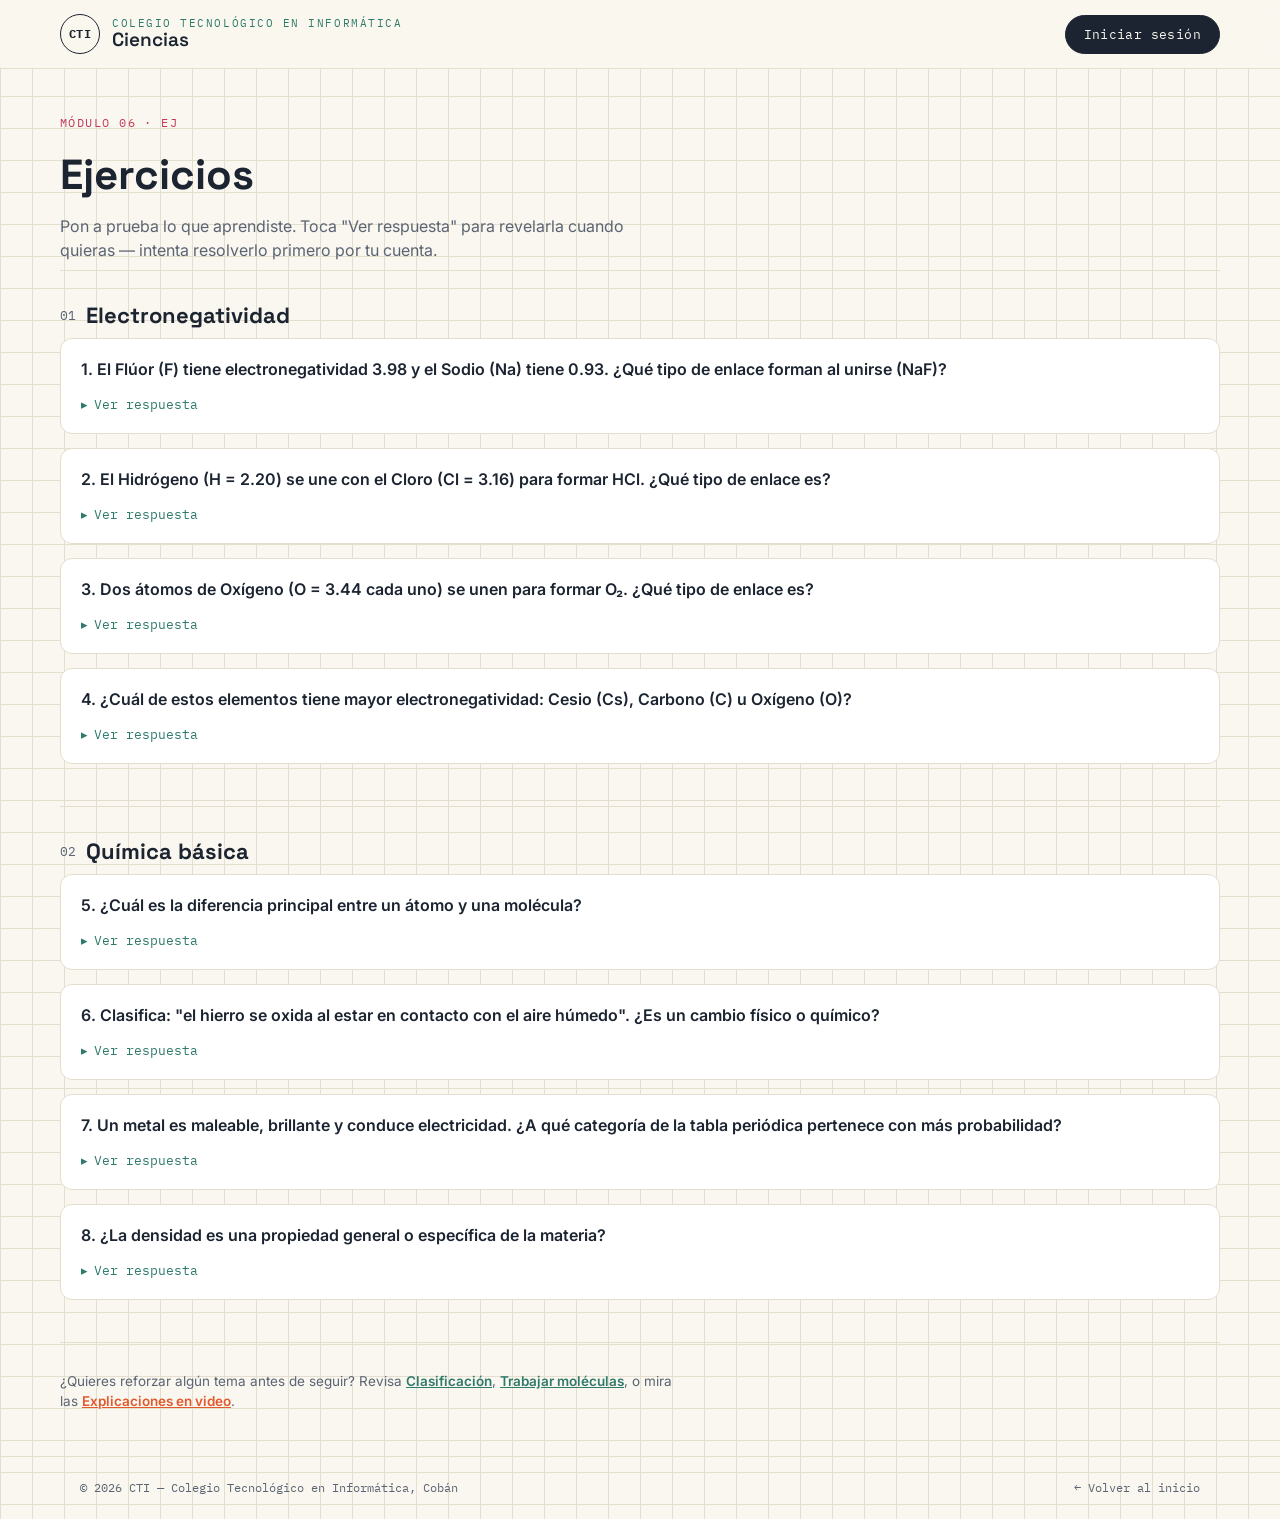
==== pages/ejercicios.html @ 2ba12d67 "Add files via upload" ====
<!DOCTYPE html>
<html lang="es">
<head>
<meta charset="UTF-8">
<meta name="viewport" content="width=device-width, initial-scale=1.0">
<title>Ejercicios — CTI Ciencias</title>
<link rel="preconnect" href="https://fonts.googleapis.com">
<link rel="preconnect" href="https://fonts.gstatic.com" crossorigin>
<link href="https://fonts.googleapis.com/css2?family=Space+Grotesk:wght@500;600;700&family=Inter:wght@400;500;600&family=IBM+Plex+Mono:wght@400;500&display=swap" rel="stylesheet">
<link rel="stylesheet" href="../css/style.css">
<link rel="stylesheet" href="../css/paginas.css">
    <link rel="icon" type="image/png" href="../favicon.png">
</head>
<body>

<header class="site-header">
  <div class="container site-header__inner">
    <a href="../index.html" class="brand">
      <span class="brand__badge" aria-hidden="true">CTI</span>
      <span class="brand__text">
        <span class="brand__eyebrow">Colegio Tecnológico en Informática</span>
        <span class="brand__title">Ciencias</span>
      </span>
    </a>
    <div class="header-actions"><button class="btn-login" id="loginBtn">Iniciar sesión</button></div>
  </div>
</header>

<main>
  <section class="container page-intro">
    <span class="page-intro__badge" style="color:#C23B5C;">Módulo 06 · Ej</span>
    <h1>Ejercicios</h1>
    <p>Pon a prueba lo que aprendiste. Toca "Ver respuesta" para revelarla cuando quieras — intenta resolverlo primero por tu cuenta.</p>
  </section>

  <section class="container content-section">
    <h2><span class="n">01</span> Electronegatividad</h2>

    <div class="exercise">
      <p class="exercise__q">1. El Flúor (F) tiene electronegatividad 3.98 y el Sodio (Na) tiene 0.93. ¿Qué tipo de enlace forman al unirse (NaF)?</p>
      <details><summary>Ver respuesta</summary>
        <p class="exercise__answer">Diferencia = 3.98 − 0.93 = 3.05 → mayor a 1.7 → es un <strong>enlace iónico</strong>. El sodio cede su electrón y el flúor lo recibe.</p>
      </details>
    </div>

    <div class="exercise">
      <p class="exercise__q">2. El Hidrógeno (H = 2.20) se une con el Cloro (Cl = 3.16) para formar HCl. ¿Qué tipo de enlace es?</p>
      <details><summary>Ver respuesta</summary>
        <p class="exercise__answer">Diferencia = 3.16 − 2.20 = 0.96 → está entre 0.4 y 1.7 → es un <strong>enlace covalente polar</strong>.</p>
      </details>
    </div>

    <div class="exercise">
      <p class="exercise__q">3. Dos átomos de Oxígeno (O = 3.44 cada uno) se unen para formar O₂. ¿Qué tipo de enlace es?</p>
      <details><summary>Ver respuesta</summary>
        <p class="exercise__answer">Diferencia = 3.44 − 3.44 = 0 → menor a 0.4 → es un <strong>enlace covalente no polar</strong> (átomos idénticos siempre forman este tipo).</p>
      </details>
    </div>

    <div class="exercise">
      <p class="exercise__q">4. ¿Cuál de estos elementos tiene mayor electronegatividad: Cesio (Cs), Carbono (C) u Oxígeno (O)?</p>
      <details><summary>Ver respuesta</summary>
        <p class="exercise__answer"><strong>Oxígeno</strong> (3.44). La electronegatividad aumenta de izquierda a derecha y de abajo hacia arriba en la tabla periódica — por eso el Cesio, un metal alcalino pesado, tiene una de las electronegatividades más bajas (0.79).</p>
      </details>
    </div>
  </section>

  <section class="container content-section">
    <h2><span class="n">02</span> Química básica</h2>

    <div class="exercise">
      <p class="exercise__q">5. ¿Cuál es la diferencia principal entre un átomo y una molécula?</p>
      <details><summary>Ver respuesta</summary>
        <p class="exercise__answer">Un <strong>átomo</strong> es la unidad más pequeña de un elemento que conserva sus propiedades. Una <strong>molécula</strong> es la unión de dos o más átomos (iguales o distintos) mediante un enlace químico.</p>
      </details>
    </div>

    <div class="exercise">
      <p class="exercise__q">6. Clasifica: "el hierro se oxida al estar en contacto con el aire húmedo". ¿Es un cambio físico o químico?</p>
      <details><summary>Ver respuesta</summary>
        <p class="exercise__answer">Es un <strong>cambio químico</strong>: se forma una sustancia nueva (óxido de hierro), distinta al hierro original, y el proceso no es reversible fácilmente.</p>
      </details>
    </div>

    <div class="exercise">
      <p class="exercise__q">7. Un metal es maleable, brillante y conduce electricidad. ¿A qué categoría de la tabla periódica pertenece con más probabilidad?</p>
      <details><summary>Ver respuesta</summary>
        <p class="exercise__answer">Lo más probable es que sea un <strong>metal de transición</strong> (grupos 3-12), ya que estas propiedades son típicas de ese grupo: dureza, brillo metálico y buena conductividad.</p>
      </details>
    </div>

    <div class="exercise">
      <p class="exercise__q">8. ¿La densidad es una propiedad general o específica de la materia?</p>
      <details><summary>Ver respuesta</summary>
        <p class="exercise__answer">Es una propiedad <strong>específica (intensiva)</strong>: no depende de la cantidad de sustancia, por eso sirve para identificarla (ej. el oro siempre tiene una densidad de ~19.3 g/cm³, sin importar el tamaño de la muestra).</p>
      </details>
    </div>
  </section>

  <section class="container content-section">
    <p style="color:var(--ink-soft); font-size: 13.5px;">¿Quieres reforzar algún tema antes de seguir? Revisa <a href="clasificacion.html" style="color:var(--patina); font-weight:600;">Clasificación</a>, <a href="moleculas.html" style="color:var(--patina); font-weight:600;">Trabajar moléculas</a>, o mira las <a href="explicaciones.html" style="color:var(--flame); font-weight:600;">Explicaciones en video</a>.</p>
  </section>
</main>

<footer class="site-footer">
  <div class="container site-footer__inner">
    <span>© 2026 CTI — Colegio Tecnológico en Informática, Cobán</span>
    <a href="../index.html" style="text-decoration:none;">← Volver al inicio</a>
  </div>
</footer>

<script src="../js/main.js"></script>


</body>
</html>
---- css/style.css ----
/* ==========================================================================
   CTI · CIENCIAS — Sistema de diseño
   Inspirado en el cuaderno de laboratorio: papel milimetrado, tinta azul de
   boceto, y las fichas de la tabla periódica como motivo estructural.
   ========================================================================== */

:root {
  /* Color */
  --paper:        #FAF7F0;   /* fondo cálido, papel */
  --paper-line:   #E4DECF;   /* líneas de cuadrícula sutil */
  --ink:          #1B2430;   /* texto principal, azul-tinta muy oscuro */
  --ink-soft:     #5B6472;   /* texto secundario */
  --flame:        #E1592C;   /* acento primario — llama de mechero */
  --patina:       #2F7A6B;   /* acento secundario — pátina de cobre */
  --gold:         #C9A227;   /* acento terciario — resaltado atómico */
  --card-bg:      #FFFFFF;
  --card-border:  #E4DECF;
  --shadow:       0 1px 2px rgba(27, 36, 48, 0.04);
  --shadow-lift:  0 16px 32px -12px rgba(27, 36, 48, 0.18);

  /* Tipografía */
  --font-display: 'Space Grotesk', 'Arial Narrow', sans-serif;
  --font-body:    'Inter', system-ui, sans-serif;
  --font-mono:    'IBM Plex Mono', 'Courier New', monospace;

  /* Layout */
  --max-width: 1160px;
  --radius-sm: 6px;
  --radius-md: 12px;
  --radius-lg: 20px;
}

* { box-sizing: border-box; }
html { scroll-behavior: smooth; }

body {
  margin: 0;
  background-color: var(--paper);
  background-image:
    linear-gradient(var(--paper-line) 1px, transparent 1px),
    linear-gradient(90deg, var(--paper-line) 1px, transparent 1px);
  background-size: 32px 32px;
  color: var(--ink);
  font-family: var(--font-body);
  line-height: 1.5;
  -webkit-font-smoothing: antialiased;
}

img { max-width: 100%; display: block; }
a { color: inherit; }
button { font-family: inherit; }

.container {
  width: 100%;
  max-width: var(--max-width);
  margin: 0 auto;
  padding: 0 20px;
}

/* Foco visible accesible */
a:focus-visible, button:focus-visible, input:focus-visible {
  outline: 2px solid var(--flame);
  outline-offset: 3px;
}

@media (prefers-reduced-motion: reduce) {
  *, *::before, *::after {
    animation-duration: 0.001ms !important;
    animation-iteration-count: 1 !important;
    transition-duration: 0.001ms !important;
    scroll-behavior: auto !important;
  }
}

/* ==========================================================================
   Header
   ========================================================================== */

.site-header {
  position: sticky;
  top: 0;
  z-index: 50;
  background: rgba(250, 247, 240, 0.88);
  backdrop-filter: blur(8px);
  border-bottom: 1px solid var(--paper-line);
}

.site-header__inner {
  display: flex;
  align-items: center;
  justify-content: space-between;
  gap: 16px;
  padding: 14px 0;
}

.brand {
  display: flex;
  align-items: center;
  gap: 12px;
  text-decoration: none;
}

.brand__badge {
  width: 40px;
  height: 40px;
  border-radius: 50%;
  border: 1.5px solid var(--ink);
  display: flex;
  align-items: center;
  justify-content: center;
  font-family: var(--font-mono);
  font-size: 12px;
  font-weight: 700;
  letter-spacing: 0.02em;
  color: var(--ink);
  flex-shrink: 0;
}

.brand__text {
  display: flex;
  flex-direction: column;
  line-height: 1.15;
}

.brand__eyebrow {
  font-family: var(--font-mono);
  font-size: 11px;
  letter-spacing: 0.14em;
  text-transform: uppercase;
  color: var(--patina);
}

.brand__title {
  font-family: var(--font-display);
  font-size: 19px;
  font-weight: 600;
}

.header-actions {
  display: flex;
  align-items: center;
  gap: 10px;
}

.icon-btn {
  width: 40px;
  height: 40px;
  border-radius: 50%;
  border: 1px solid var(--paper-line);
  background: var(--card-bg);
  display: flex;
  align-items: center;
  justify-content: center;
  cursor: pointer;
  transition: border-color 0.15s ease, transform 0.15s ease;
}

.icon-btn:hover { border-color: var(--flame); transform: translateY(-1px); }

.btn-login {
  font-family: var(--font-mono);
  font-size: 13px;
  letter-spacing: 0.03em;
  border: 1.5px solid var(--ink);
  background: var(--ink);
  color: var(--paper);
  padding: 10px 18px;
  border-radius: 999px;
  cursor: pointer;
  transition: background 0.15s ease, color 0.15s ease;
  white-space: nowrap;
}

.btn-login:hover { background: var(--flame); border-color: var(--flame); }

/* ==========================================================================
   Hero
   ========================================================================== */

.hero {
  position: relative;
  padding: 56px 0 40px;
  overflow: hidden;
}

.hero__inner {
  position: relative;
  z-index: 2;
  max-width: 620px;
}

.hero__eyebrow {
  font-family: var(--font-mono);
  font-size: 12px;
  letter-spacing: 0.16em;
  text-transform: uppercase;
  color: var(--flame);
  display: flex;
  align-items: center;
  gap: 8px;
  margin-bottom: 14px;
}

.hero__eyebrow::before {
  content: '';
  width: 8px;
  height: 8px;
  border-radius: 50%;
  background: var(--flame);
  display: inline-block;
}

.hero h1 {
  font-family: var(--font-display);
  font-size: clamp(32px, 6vw, 52px);
  line-height: 1.05;
  margin: 0 0 14px;
  letter-spacing: -0.01em;
}

.hero h1 span { color: var(--flame); }

.hero p {
  color: var(--ink-soft);
  font-size: 16px;
  max-width: 46ch;
  margin: 0 0 28px;
}

.hero__orbit {
  position: absolute;
  top: -40px;
  right: -60px;
  width: 420px;
  height: 420px;
  opacity: 0.9;
  z-index: 1;
  pointer-events: none;
}

@media (max-width: 860px) {
  .hero__orbit { width: 260px; height: 260px; top: -10px; right: -80px; opacity: 0.55; }
}
@media (max-width: 560px) {
  .hero__orbit { display: none; }
}

/* Buscador */
.search-form {
  display: flex;
  align-items: center;
  gap: 10px;
  background: var(--card-bg);
  border: 1.5px solid var(--ink);
  border-radius: 999px;
  padding: 6px 8px 6px 20px;
  max-width: 480px;
  box-shadow: var(--shadow);
}

.search-form input {
  flex: 1;
  border: none;
  outline: none;
  background: transparent;
  font-family: var(--font-body);
  font-size: 15px;
  color: var(--ink);
  min-width: 0;
}

.search-form input::placeholder { color: var(--ink-soft); }

.search-form button {
  width: 38px;
  height: 38px;
  border-radius: 50%;
  border: none;
  background: var(--flame);
  color: var(--paper);
  display: flex;
  align-items: center;
  justify-content: center;
  cursor: pointer;
  flex-shrink: 0;
  transition: transform 0.15s ease;
}

.search-form button:hover { transform: scale(1.06); }

/* Humo de los tubos de ensayo */
.smoke circle {
  animation: tp-smoke 3.2s ease-in infinite;
  transform-origin: center;
}
.smoke--1 circle:nth-child(1) { animation-delay: 0s; }
.smoke--1 circle:nth-child(2) { animation-delay: 0.6s; }
.smoke--1 circle:nth-child(3) { animation-delay: 1.2s; }
.smoke--2 circle:nth-child(1) { animation-delay: 0.3s; }
.smoke--2 circle:nth-child(2) { animation-delay: 1s; }

@keyframes tp-smoke {
  0%   { transform: translateY(0) scale(0.6); opacity: 0; }
  20%  { opacity: 0.4; }
  100% { transform: translateY(-46px) scale(1.6) translateX(6px); opacity: 0; }
}

.bubbles circle {
  animation: tp-bubble 2.4s ease-in infinite;
}
.bubbles circle:nth-child(1) { animation-delay: 0s; }
.bubbles circle:nth-child(2) { animation-delay: 0.8s; }
.bubbles circle:nth-child(3) { animation-delay: 1.5s; }

@keyframes tp-bubble {
  0%   { transform: translateY(0); opacity: 0.6; }
  100% { transform: translateY(-30px); opacity: 0; }
}

@media (prefers-reduced-motion: reduce) {
  .smoke circle, .bubbles circle { animation: none; opacity: 0.25; }
}

/* ==========================================================================
   Sección de módulos (fichas tipo elemento)
   ========================================================================== */

.modules {
  padding: 24px 0 72px;
}

.modules__head {
  display: flex;
  align-items: baseline;
  justify-content: space-between;
  gap: 16px;
  margin-bottom: 22px;
  flex-wrap: wrap;
}

.modules__head h2 {
  font-family: var(--font-display);
  font-size: 22px;
  margin: 0;
}

.modules__head span {
  font-family: var(--font-mono);
  font-size: 12px;
  color: var(--ink-soft);
}

.module-grid {
  display: grid;
  grid-template-columns: repeat(auto-fill, minmax(220px, 1fr));
  gap: 16px;
}

.element-card {
  position: relative;
  display: block;
  background: var(--card-bg);
  border: 1.5px solid var(--card-border);
  border-radius: var(--radius-md);
  padding: 18px;
  min-height: 168px;
  text-decoration: none;
  color: var(--ink);
  box-shadow: var(--shadow);
  transition: transform 0.18s ease, box-shadow 0.18s ease, border-color 0.18s ease;
}

.element-card:hover,
.element-card:focus-visible {
  transform: translateY(-4px);
  box-shadow: var(--shadow-lift);
  border-color: var(--card-accent, var(--flame));
}

.element-card__top {
  display: flex;
  align-items: flex-start;
  justify-content: space-between;
  margin-bottom: 28px;
}

.element-card__number {
  font-family: var(--font-mono);
  font-size: 11px;
  color: var(--ink-soft);
}

.element-card__symbol {
  font-family: var(--font-display);
  font-size: 26px;
  font-weight: 700;
  color: var(--card-accent, var(--flame));
  transition: transform 0.18s ease;
}

.element-card:hover .element-card__symbol { transform: scale(1.08); }

.element-card__name {
  font-family: var(--font-display);
  font-size: 16px;
  font-weight: 600;
  margin: 0 0 6px;
}

.element-card__desc {
  font-size: 13px;
  color: var(--ink-soft);
  margin: 0;
}

.element-card__bar {
  position: absolute;
  left: 0;
  bottom: 0;
  height: 4px;
  width: 100%;
  border-radius: 0 0 var(--radius-md) var(--radius-md);
  background: var(--card-accent, var(--flame));
  opacity: 0.85;
}

/* ==========================================================================
   Footer
   ========================================================================== */

.site-footer {
  border-top: 1px solid var(--paper-line);
  padding: 22px 0;
}

.site-footer__inner {
  display: flex;
  align-items: center;
  justify-content: space-between;
  flex-wrap: wrap;
  gap: 10px;
  font-family: var(--font-mono);
  font-size: 12px;
  color: var(--ink-soft);
}

/* ==========================================================================
   Modal de autenticación
   ========================================================================== */

.auth-modal {
  position: fixed;
  inset: 0;
  z-index: 200;
  display: none;
  align-items: center;
  justify-content: center;
  padding: 20px;
}

.auth-modal.is-open { display: flex; }

.auth-modal__backdrop {
  position: absolute;
  inset: 0;
  background: rgba(27, 36, 48, 0.55);
  backdrop-filter: blur(2px);
}

.auth-modal__card {
  position: relative;
  z-index: 1;
  width: 100%;
  max-width: 380px;
  background: var(--card-bg);
  border-radius: var(--radius-lg);
  padding: 32px 28px 28px;
  box-shadow: var(--shadow-lift);
}

.auth-modal__close {
  position: absolute;
  top: 14px;
  right: 14px;
  width: 32px;
  height: 32px;
  border-radius: 50%;
  border: none;
  background: transparent;
  font-size: 20px;
  line-height: 1;
  cursor: pointer;
  color: var(--ink-soft);
}

.auth-modal__close:hover { color: var(--ink); }

.auth-modal__title {
  font-family: var(--font-display);
  font-size: 22px;
  margin: 0 0 6px;
}

.auth-modal__subtitle {
  font-size: 13px;
  color: var(--ink-soft);
  margin: 0 0 20px;
}

.btn-google {
  width: 100%;
  display: flex;
  align-items: center;
  justify-content: center;
  gap: 10px;
  padding: 11px 16px;
  border-radius: 999px;
  border: 1.5px solid var(--card-border);
  background: var(--card-bg);
  font-family: var(--font-body);
  font-size: 14px;
  font-weight: 500;
  cursor: pointer;
  transition: border-color 0.15s ease, transform 0.15s ease;
}

.btn-google:hover { border-color: var(--ink); transform: translateY(-1px); }

.auth-modal__divider {
  display: flex;
  align-items: center;
  gap: 10px;
  margin: 18px 0;
  font-family: var(--font-mono);
  font-size: 11px;
  color: var(--ink-soft);
  text-transform: uppercase;
  letter-spacing: 0.06em;
}

.auth-modal__divider::before,
.auth-modal__divider::after {
  content: '';
  flex: 1;
  height: 1px;
  background: var(--paper-line);
}

.auth-form { display: flex; flex-direction: column; gap: 6px; }

.auth-form label {
  font-family: var(--font-mono);
  font-size: 11px;
  text-transform: uppercase;
  letter-spacing: 0.06em;
  color: var(--ink-soft);
  margin-top: 10px;
}

.auth-form input {
  padding: 10px 14px;
  border-radius: var(--radius-sm);
  border: 1.5px solid var(--card-border);
  font-family: var(--font-body);
  font-size: 14px;
  background: var(--paper);
  color: var(--ink);
}

.auth-form input:focus { border-color: var(--flame); outline: none; }

.auth-form .btn-login {
  margin-top: 18px;
  width: 100%;
  text-align: center;
}

.auth-form__error {
  color: var(--flame);
  font-size: 12.5px;
  margin: 6px 0 0;
}

.auth-modal__switch {
  text-align: center;
  margin: 18px 0 0;
  font-size: 13px;
  color: var(--ink-soft);
}

.auth-modal__switch button {
  border: none;
  background: none;
  color: var(--patina);
  font-weight: 600;
  cursor: pointer;
  margin-left: 4px;
}

.auth-modal__switch button:hover { text-decoration: underline; }

/* ==========================================================================
   Utilidades responsive
   ========================================================================== */

@media (max-width: 640px) {
  .brand__title { font-size: 16px; }
  .brand__eyebrow { display: none; }
  .hero { padding-top: 36px; }
  .module-grid { grid-template-columns: repeat(auto-fill, minmax(150px, 1fr)); gap: 12px; }
  .element-card { min-height: 148px; padding: 14px; }
}
---- css/paginas.css ----
/* ==========================================================================
   PÁGINAS DE CONTENIDO — estilos compartidos
   ========================================================================== */

.page-intro { padding: 40px 0 8px; }

.page-intro__badge {
  font-family: var(--font-mono);
  font-size: 12px;
  letter-spacing: 0.12em;
  text-transform: uppercase;
}

.page-intro h1 {
  font-family: var(--font-display);
  font-size: clamp(28px, 5vw, 42px);
  margin: 10px 0 8px;
}

.page-intro p {
  color: var(--ink-soft);
  max-width: 62ch;
  margin: 0;
}

.content-section {
  padding: 28px 0;
  border-top: 1px solid var(--paper-line);
}

.content-section:first-of-type { border-top: none; }

.content-section h2 {
  font-family: var(--font-display);
  font-size: 22px;
  margin: 0 0 6px;
  display: flex;
  align-items: center;
  gap: 10px;
}

.content-section h2 .n {
  font-family: var(--font-mono);
  font-size: 13px;
  color: var(--ink-soft);
  font-weight: 400;
}

.content-section > p { color: var(--ink-soft); max-width: 68ch; margin: 0 0 16px; }

.card-row {
  display: grid;
  grid-template-columns: repeat(auto-fit, minmax(220px, 1fr));
  gap: 14px;
  margin-top: 16px;
}

.info-card {
  background: var(--card-bg);
  border: 1.5px solid var(--card-border);
  border-radius: var(--radius-md);
  padding: 18px;
  border-left: 4px solid var(--card-accent, var(--flame));
}

.info-card h3 {
  font-family: var(--font-display);
  font-size: 16px;
  margin: 0 0 6px;
}

.info-card p {
  font-size: 13.5px;
  color: var(--ink-soft);
  margin: 0;
}

/* Tabla comparativa simple */
.compare-table {
  width: 100%;
  border-collapse: collapse;
  margin-top: 12px;
  font-size: 14px;
}

.compare-table th, .compare-table td {
  text-align: left;
  padding: 10px 12px;
  border-bottom: 1px solid var(--paper-line);
}

.compare-table th {
  font-family: var(--font-mono);
  font-size: 11px;
  text-transform: uppercase;
  letter-spacing: 0.06em;
  color: var(--ink-soft);
}

/* ---------- Ejercicios ---------- */

.exercise {
  background: var(--card-bg);
  border: 1.5px solid var(--card-border);
  border-radius: var(--radius-md);
  padding: 18px 20px;
  margin-bottom: 14px;
}

.exercise__q {
  font-weight: 600;
  margin: 0 0 10px;
}

.exercise summary {
  cursor: pointer;
  font-family: var(--font-mono);
  font-size: 12.5px;
  color: var(--patina);
  list-style: none;
  display: inline-flex;
  align-items: center;
  gap: 6px;
}

.exercise summary::-webkit-details-marker { display: none; }
.exercise summary::before { content: '▸'; transition: transform 0.15s ease; }
.exercise[open] summary::before { transform: rotate(90deg); }

.exercise__answer {
  margin-top: 10px;
  padding-top: 10px;
  border-top: 1px dashed var(--paper-line);
  font-size: 14px;
  color: var(--ink);
}

/* ---------- Videos ---------- */

.video-grid {
  display: grid;
  grid-template-columns: repeat(auto-fit, minmax(280px, 1fr));
  gap: 20px;
  margin-top: 18px;
}

.video-card {
  background: var(--card-bg);
  border: 1.5px solid var(--card-border);
  border-radius: var(--radius-md);
  overflow: hidden;
}

.video-card__frame {
  position: relative;
  width: 100%;
  padding-top: 56.25%;
  background: #000;
}

.video-card__frame iframe {
  position: absolute;
  inset: 0;
  width: 100%;
  height: 100%;
  border: 0;
}

.video-card__body { padding: 14px 16px; }

.video-card__body h3 {
  font-family: var(--font-display);
  font-size: 15px;
  margin: 0 0 4px;
}

.video-card__body p {
  font-size: 12.5px;
  color: var(--ink-soft);
  margin: 0;
}
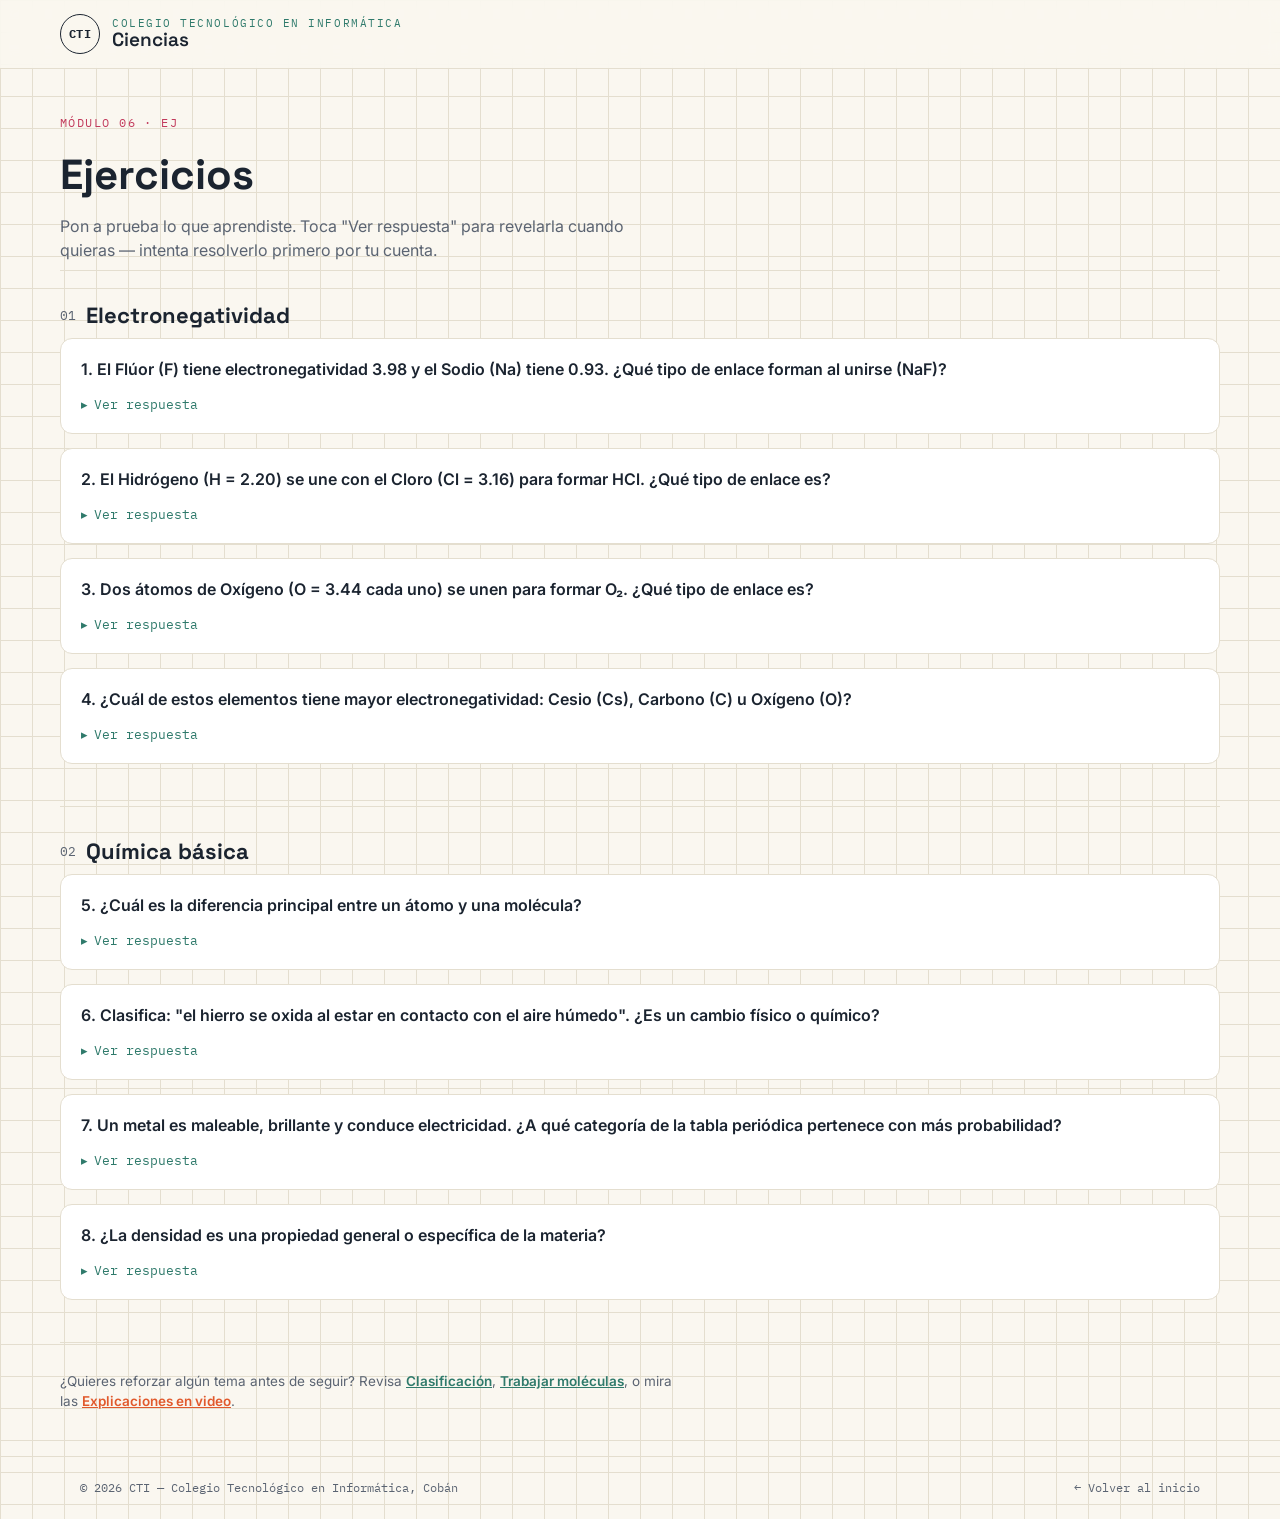
==== commit 5a86a18b: "Remove login button from header" ====
--- a/pages/ejercicios.html
+++ b/pages/ejercicios.html
@@ -22,7 +22,7 @@
         <span class="brand__title">Ciencias</span>
       </span>
     </a>
-    <div class="header-actions"><button class="btn-login" id="loginBtn">Iniciar sesión</button></div>
+   
   </div>
 </header>
 
